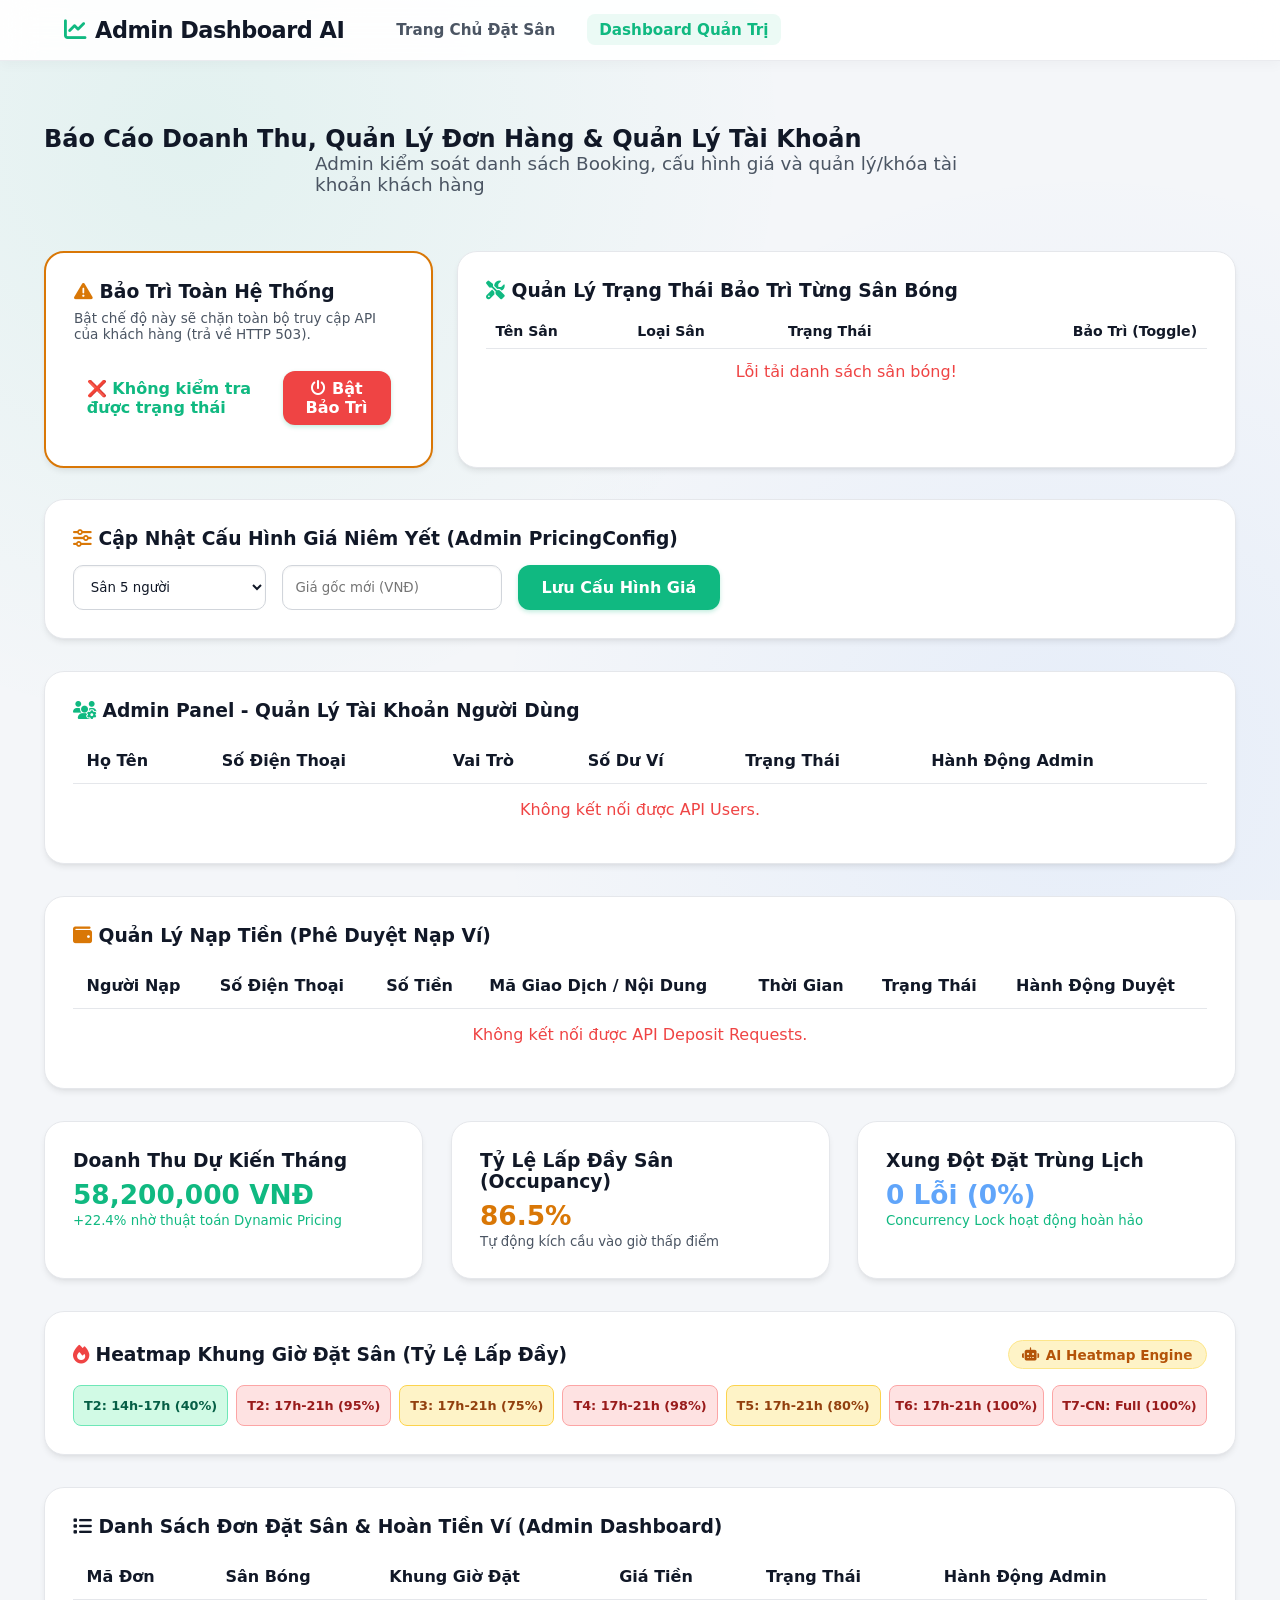
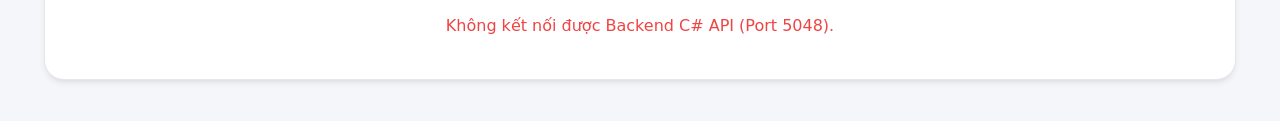
==== src/Frontend/admin.html @ 355c17e1 "feat: initial commit for PitchAI football booking system with AI integration" ====
<!DOCTYPE html>
<html lang="vi">
<head>
    <meta charset="UTF-8">
    <meta name="viewport" content="width=device-width, initial-scale=1.0">
    <title>Admin Dashboard - AI Football Manager</title>
    <link rel="stylesheet" href="css/style.css">
    <link rel="stylesheet" href="https://cdnjs.cloudflare.com/ajax/libs/font-awesome/6.4.0/css/all.min.css">
</head>
<body>
    <header>
        <div class="nav-left">
            <a href="index.html" class="logo">
                <i class="fa-solid fa-chart-line"></i>
                <span>Admin <span>Dashboard AI</span></span>
            </a>
            <div class="nav-links">
                <a href="index.html">Trang Chủ Đặt Sân</a>
                <a href="admin.html" class="active">Dashboard Quản Trị</a>
            </div>
        </div>
    </header>

    <div class="container">
        <div class="hero" style="text-align: left; padding: 1.5rem 0;">
            <h2>Báo Cáo Doanh Thu, Quản Lý Đơn Hàng & Quản Lý Tài Khoản</h2>
            <p>Admin kiểm soát danh sách Booking, cấu hình giá và quản lý/khóa tài khoản khách hàng</p>
        </div>

        <!-- Quản Lý Bảo Trì Hệ Thống & Bảo Trì Sân Bóng -->
        <div class="grid" style="grid-template-columns: 1fr 2fr; gap: 1.5rem; margin-bottom: 2rem;">
            <div class="card" style="border: 2px solid var(--accent-gold);">
                <h3><i class="fa-solid fa-triangle-exclamation" style="color: var(--accent-gold);"></i> Bảo Trì Toàn Hệ Thống</h3>
                <p style="color: var(--text-muted); font-size: 0.85rem; margin: 0.5rem 0 1rem 0;">
                    Bật chế độ này sẽ chặn toàn bộ truy cập API của khách hàng (trả về HTTP 503).
                </p>
                <div style="display: flex; align-items: center; justify-content: space-between; background: rgba(255, 255, 255, 0.05); padding: 0.8rem; border-radius: 10px;">
                    <span id="sys-maint-status-badge" style="font-weight: 700; color: var(--primary);">✅ Đang Hoạt Động Bình Thường</span>
                    <button id="btn-toggle-sys-maint" class="btn" style="width: auto; padding: 0.5rem 1rem; background: var(--danger); color: white;" onclick="toggleSystemMaintenance()">
                        <i class="fa-solid fa-power-off"></i> Bật Bảo Trì
                    </button>
                </div>
            </div>

            <div class="card">
                <h3><i class="fa-solid fa-screwdriver-wrench" style="color: var(--primary);"></i> Quản Lý Trạng Thái Bảo Trì Từng Sân Bóng</h3>
                <table style="width: 100%; border-collapse: collapse; margin-top: 0.75rem; color: var(--text-main);">
                    <thead>
                        <tr style="border-bottom: 1px solid var(--card-border); text-align: left; font-size: 0.88rem;">
                            <th style="padding: 0.6rem;">Tên Sân</th>
                            <th style="padding: 0.6rem;">Loại Sân</th>
                            <th style="padding: 0.6rem;">Trạng Thái</th>
                            <th style="padding: 0.6rem; text-align: right;">Bảo Trì (Toggle)</th>
                        </tr>
                    </thead>
                    <tbody id="admin-fields-list">
                        <tr><td colspan="4" style="padding: 1rem; text-align: center;">Đang tải danh sách sân...</td></tr>
                    </tbody>
                </table>
            </div>
        </div>

        <!-- Quản lý cấu hình giá niêm yết PricingConfig -->
        <div class="card" style="margin-bottom: 2rem;">
            <h3><i class="fa-solid fa-sliders" style="color: var(--accent-gold);"></i> Cập Nhật Cấu Hình Giá Niêm Yết (Admin PricingConfig)</h3>
            <div style="display: flex; gap: 1rem; margin-top: 1rem; flex-wrap: wrap;">
                <select id="config-field-type" style="padding: 0.8rem; border-radius: 10px;">
                    <option value="5">Sân 5 người</option>
                    <option value="7">Sân 7 người VIP</option>
                    <option value="11">Sân 11 người Quốc tế</option>
                </select>
                <input type="number" id="config-base-price" placeholder="Giá gốc mới (VNĐ)" style="padding: 0.8rem; border-radius: 10px; width: 220px;">
                <button class="btn" style="width: auto; padding: 0.8rem 1.5rem;" onclick="updatePricingConfig()">Lưu Cấu Hình Giá</button>
            </div>
        </div>

        <!-- Admin Panel - Quản lý tài khoản Người Dùng (Users Management) -->
        <div class="card" style="margin-bottom: 2rem;">
            <h3><i class="fa-solid fa-users-gear" style="color: var(--primary);"></i> Admin Panel - Quản Lý Tài Khoản Người Dùng</h3>
            <table style="width: 100%; border-collapse: collapse; margin-top: 1rem; color: var(--text-main);">
                <thead>
                    <tr style="border-bottom: 1px solid var(--card-border); text-align: left;">
                        <th style="padding: 0.85rem;">Họ Tên</th>
                        <th style="padding: 0.85rem;">Số Điện Thoại</th>
                        <th style="padding: 0.85rem;">Vai Trò</th>
                        <th style="padding: 0.85rem;">Số Dư Ví</th>
                        <th style="padding: 0.85rem;">Trạng Thái</th>
                        <th style="padding: 0.85rem;">Hành Động Admin</th>
                    </tr>
                </thead>
                <tbody id="admin-users-list">
                    <tr><td colspan="6" style="padding: 1rem; text-align: center;">Đang tải danh sách người dùng...</td></tr>
                </tbody>
            </table>
        </div>

        <!-- Admin Panel - Quản Lý Yêu Cầu Nạp Tiền (Deposit Requests Approval) -->
        <div class="card" style="margin-bottom: 2rem;">
            <h3><i class="fa-solid fa-wallet" style="color: var(--accent-gold);"></i> Quản Lý Nạp Tiền (Phê Duyệt Nạp Ví)</h3>
            <table style="width: 100%; border-collapse: collapse; margin-top: 1rem; color: var(--text-main);">
                <thead>
                    <tr style="border-bottom: 1px solid var(--card-border); text-align: left;">
                        <th style="padding: 0.85rem;">Người Nạp</th>
                        <th style="padding: 0.85rem;">Số Điện Thoại</th>
                        <th style="padding: 0.85rem;">Số Tiền</th>
                        <th style="padding: 0.85rem;">Mã Giao Dịch / Nội Dung</th>
                        <th style="padding: 0.85rem;">Thời Gian</th>
                        <th style="padding: 0.85rem;">Trạng Thái</th>
                        <th style="padding: 0.85rem;">Hành Động Duyệt</th>
                    </tr>
                </thead>
                <tbody id="admin-deposits-list">
                    <tr><td colspan="7" style="padding: 1rem; text-align: center;">Đang tải danh sách yêu cầu nạp tiền...</td></tr>
                </tbody>
            </table>
        </div>

        <div class="grid" style="grid-template-columns: repeat(3, 1fr); margin-bottom: 2rem;">
            <div class="card">
                <h3>Doanh Thu Dự Kiến Tháng</h3>
                <div class="price-ai" style="margin-top: 0.5rem;">58,200,000 VNĐ</div>
                <small style="color: var(--primary);">+22.4% nhờ thuật toán Dynamic Pricing</small>
            </div>
            <div class="card">
                <h3>Tỷ Lệ Lấp Đầy Sân (Occupancy)</h3>
                <div class="price-ai" style="color: var(--accent-gold); margin-top: 0.5rem;">86.5%</div>
                <small style="color: var(--text-muted);">Tự động kích cầu vào giờ thấp điểm</small>
            </div>
            <div class="card">
                <h3>Xung Đột Đặt Trùng Lịch</h3>
                <div class="price-ai" style="color: #60a5fa; margin-top: 0.5rem;">0 Lỗi (0%)</div>
                <small style="color: var(--primary);">Concurrency Lock hoạt động hoàn hảo</small>
            </div>
        </div>

        <!-- Heatmap Section -->
        <div class="card" style="margin-bottom: 2rem;">
            <div style="display: flex; justify-content: space-between; align-items: center;">
                <h3><i class="fa-solid fa-fire" style="color: var(--danger);"></i> Heatmap Khung Giờ Đặt Sân (Tỷ Lệ Lấp Đầy)</h3>
                <span class="ai-badge"><i class="fa-solid fa-robot"></i> AI Heatmap Engine</span>
            </div>
            <div class="heatmap-grid">
                <div class="heatmap-cell cell-low">T2: 14h-17h (40%)</div>
                <div class="heatmap-cell cell-high">T2: 17h-21h (95%)</div>
                <div class="heatmap-cell cell-medium">T3: 17h-21h (75%)</div>
                <div class="heatmap-cell cell-high">T4: 17h-21h (98%)</div>
                <div class="heatmap-cell cell-medium">T5: 17h-21h (80%)</div>
                <div class="heatmap-cell cell-high">T6: 17h-21h (100%)</div>
                <div class="heatmap-cell cell-high">T7-CN: Full (100%)</div>
            </div>
        </div>

        <!-- Admin Dashboard Bookings List -->
        <div class="card">
            <h3><i class="fa-solid fa-list"></i> Danh Sách Đơn Đặt Sân & Hoàn Tiền Ví (Admin Dashboard)</h3>
            <table style="width: 100%; border-collapse: collapse; margin-top: 1rem; color: var(--text-main);">
                <thead>
                    <tr style="border-bottom: 1px solid var(--card-border); text-align: left;">
                        <th style="padding: 0.85rem;">Mã Đơn</th>
                        <th style="padding: 0.85rem;">Sân Bóng</th>
                        <th style="padding: 0.85rem;">Khung Giờ Đặt</th>
                        <th style="padding: 0.85rem;">Giá Tiền</th>
                        <th style="padding: 0.85rem;">Trạng Thái</th>
                        <th style="padding: 0.85rem;">Hành Động Admin</th>
                    </tr>
                </thead>
                <tbody id="admin-bookings-list">
                    <tr><td colspan="6" style="padding: 1rem; text-align: center;">Đang kết nối tải dữ liệu C# Web API...</td></tr>
                </tbody>
            </table>
        </div>
    </div>

    <script>
        const API_BASE = 'http://localhost:5048/api';

        // TỐI ƯU HIỆU NĂNG: Tải đồng thời tất cả các phần dữ liệu của Dashboard quản trị qua Promise.all
        async function loadAdminData() {
            await Promise.all([
                loadSystemMaintenanceStatus(),
                loadAdminFields(),
                loadUsers(),
                loadDeposits(),
                loadBookings()
            ]);
        }

        let isSystemMaintenanceActive = false;

        async function loadSystemMaintenanceStatus() {
            const badge = document.getElementById('sys-maint-status-badge');
            const btn = document.getElementById('btn-toggle-sys-maint');
            try {
                const res = await fetch(`${API_BASE}/admin/system-maintenance`);
                const data = await res.json();
                isSystemMaintenanceActive = data.isMaintenance;

                if (isSystemMaintenanceActive) {
                    badge.innerHTML = '🚨 <span style="color: var(--danger);">ĐANG BẢO TRÌ HỆ THỐNG</span>';
                    btn.innerHTML = '<i class="fa-solid fa-power-off"></i> Tắt Bảo Trì';
                    btn.style.background = '#10b981';
                } else {
                    badge.innerHTML = '✅ <span style="color: var(--primary);">Đang Hoạt Động Bình Thường</span>';
                    btn.innerHTML = '<i class="fa-solid fa-power-off"></i> Bật Bảo Trì';
                    btn.style.background = 'var(--danger)';
                }
            } catch (err) {
                badge.innerText = '❌ Không kiểm tra được trạng thái';
            }
        }

        async function toggleSystemMaintenance() {
            const nextState = !isSystemMaintenanceActive;
            const confirmMsg = nextState 
                ? 'Bạn có chắc chắn muốn BẬT CHẾ ĐỘ BẢO TRÌ HỆ THỐNG?\nTất cả request từ Khách hàng sẽ bị chặn với mã 503.' 
                : 'Bạn có chắc chắn muốn TẮT BẢO TRÌ HỆ THỐNG và mở lại dịch vụ cho khách hàng?';

            if (!confirm(confirmMsg)) return;

            try {
                const res = await fetch(`${API_BASE}/admin/system-maintenance`, {
                    method: 'POST',
                    headers: { 'Content-Type': 'application/json' },
                    body: JSON.stringify({ isMaintenance: nextState })
                });

                const data = await res.json();
                if (res.ok) {
                    alert('🎉 ' + data.message);
                    loadSystemMaintenanceStatus();
                } else {
                    alert('❌ Lỗi: ' + data.message);
                }
            } catch (err) {
                alert('❌ Lỗi kết nối Server!');
            }
        }

        async function loadAdminFields() {
            const tbody = document.getElementById('admin-fields-list');
            try {
                const res = await fetch(`${API_BASE}/bookings/fields`);
                const fields = await res.json();

                if (!fields || fields.length === 0) {
                    tbody.innerHTML = '<tr><td colspan="4" style="padding: 0.8rem; text-align: center; color: var(--text-muted);">Không có sân bóng nào.</td></tr>';
                    return;
                }

                tbody.innerHTML = fields.map(f => {
                    const isActive = f.status === true || f.status === 1;
                    return `
                        <tr style="border-bottom: 1px solid var(--card-border);">
                            <td style="padding: 0.6rem; font-weight: 600;">${f.name}</td>
                            <td style="padding: 0.6rem; color: var(--accent-gold);">Sân ${f.fieldType} người</td>
                            <td style="padding: 0.6rem;">
                                ${isActive 
                                    ? '<span style="color: var(--primary); font-weight: 600;">🟢 Hoạt Động</span>' 
                                    : '<span style="color: var(--danger); font-weight: 600;">🛠️ Đang Bảo Trì</span>'}
                            </td>
                            <td style="padding: 0.6rem; text-align: right;">
                                <button onclick="toggleFieldMaintenance('${f.fieldId}', ${!isActive})" style="background: ${isActive ? 'rgba(239, 68, 68, 0.15)' : 'rgba(16, 185, 129, 0.15)'}; color: ${isActive ? 'var(--danger)' : 'var(--primary)'}; border: 1px solid ${isActive ? 'var(--danger)' : 'var(--primary)'}; padding: 0.35rem 0.75rem; border-radius: 8px; cursor: pointer; font-size: 0.82rem; font-weight: 600;">
                                    ${isActive ? '🛠️ Khóa Bảo Trì' : '🟢 Mở Hoạt Động'}
                                </button>
                            </td>
                        </tr>
                    `;
                }).join('');
            } catch (err) {
                tbody.innerHTML = '<tr><td colspan="4" style="padding: 0.8rem; text-align: center; color: var(--danger);">Lỗi tải danh sách sân bóng!</td></tr>';
            }
        }

        async function toggleFieldMaintenance(fieldId, status) {
            try {
                const res = await fetch(`${API_BASE}/admin/fields/${fieldId}/maintenance`, {
                    method: 'PUT',
                    headers: { 'Content-Type': 'application/json' },
                    body: JSON.stringify({ status: status })
                });

                const data = await res.json();
                if (res.ok) {
                    alert('✅ ' + data.message);
                    loadAdminFields();
                } else {
                    alert('❌ Lỗi: ' + data.message);
                }
            } catch (err) {
                alert('❌ Lỗi kết nối Server!');
            }
        }

        async function loadDeposits() {
            const tbody = document.getElementById('admin-deposits-list');
            try {
                const res = await fetch(`${API_BASE}/payment/deposit-requests`);
                const deposits = await res.json();

                if (!deposits || deposits.length === 0) {
                    tbody.innerHTML = '<tr><td colspan="7" style="padding: 1rem; text-align: center; color: var(--text-muted);">Chưa có yêu cầu nạp tiền nào.</td></tr>';
                    return;
                }

                tbody.innerHTML = deposits.map(d => {
                    const isPending = d.status === 'Pending' || d.status === 0;
                    const isSuccess = d.status === 'Success' || d.status === 1;
                    const isRejected = d.status === 'Rejected' || d.status === 2;

                    let statusBadge = '<span style="color: var(--accent-gold); font-weight: 600;">⏳ Chờ Duyệt (Pending)</span>';
                    if (isSuccess) statusBadge = '<span style="color: var(--primary); font-weight: 600;">✅ Thắng (Success)</span>';
                    if (isRejected) statusBadge = '<span style="color: var(--danger); font-weight: 600;">❌ Từ Chối (Rejected)</span>';

                    return `
                        <tr style="border-bottom: 1px solid var(--card-border);">
                            <td style="padding: 0.85rem; font-weight: 600;">${d.userName}</td>
                            <td style="padding: 0.85rem;">${d.userPhone}</td>
                            <td style="padding: 0.85rem; font-weight: 700; color: var(--primary);">${d.amount.toLocaleString()} VNĐ</td>
                            <td style="padding: 0.85rem; font-family: monospace;">${d.transactionCode}<br><small style="color: var(--text-muted);">${d.memo || ''}</small></td>
                            <td style="padding: 0.85rem;">${new Date(d.createdAt).toLocaleString('vi-VN')}</td>
                            <td style="padding: 0.85rem;">${statusBadge}</td>
                            <td style="padding: 0.85rem;">
                                ${isPending ? `
                                    <div style="display: flex; gap: 0.4rem;">
                                        <button onclick="approveDeposit('${d.id}')" style="background: rgba(16, 185, 129, 0.2); color: var(--primary); border: 1px solid var(--primary); padding: 0.35rem 0.7rem; border-radius: 8px; cursor: pointer; font-size: 0.85rem; font-weight: 600;">
                                            <i class="fa-solid fa-check"></i> Duyệt
                                        </button>
                                        <button onclick="rejectDeposit('${d.id}')" style="background: rgba(239, 68, 68, 0.2); color: var(--danger); border: 1px solid var(--danger); padding: 0.35rem 0.7rem; border-radius: 8px; cursor: pointer; font-size: 0.85rem; font-weight: 600;">
                                            <i class="fa-solid fa-xmark"></i> Từ Chối
                                        </button>
                                    </div>
                                ` : '<span style="color: var(--text-muted); font-size: 0.85rem;">Đã Xử Lý</span>'}
                            </td>
                        </tr>
                    `;
                }).join('');
            } catch (err) {
                tbody.innerHTML = '<tr><td colspan="7" style="padding: 1rem; text-align: center; color: var(--danger);">Không kết nối được API Deposit Requests.</td></tr>';
            }
        }

        async function approveDeposit(depositId) {
            if (!confirm('Bạn có chắc chắn muốn DUYỆT yêu cầu nạp tiền này và cộng tiền vào ví người dùng?')) return;

            try {
                const res = await fetch(`${API_BASE}/payment/deposit-requests/${depositId}/approve`, {
                    method: 'POST'
                });

                const data = await res.json();
                if (res.ok) {
                    alert('🎉 ' + data.message);
                    loadAdminData();
                } else {
                    alert('❌ Lỗi: ' + data.message);
                }
            } catch (err) {
                alert('❌ Lỗi kết nối Server!');
            }
        }

        async function rejectDeposit(depositId) {
            if (!confirm('Bạn có chắc chắn muốn TỪ CHỐI yêu cầu nạp tiền này?')) return;

            try {
                const res = await fetch(`${API_BASE}/payment/deposit-requests/${depositId}/reject`, {
                    method: 'POST'
                });

                const data = await res.json();
                if (res.ok) {
                    alert('✅ ' + data.message);
                    loadAdminData();
                } else {
                    alert('❌ Lỗi: ' + data.message);
                }
            } catch (err) {
                alert('❌ Lỗi kết nối Server!');
            }
        }

        async function loadUsers() {
            const tbody = document.getElementById('admin-users-list');
            try {
                const res = await fetch(`${API_BASE}/admin/users`);
                const users = await res.json();

                tbody.innerHTML = users.map(u => `
                    <tr style="border-bottom: 1px solid var(--card-border);">
                        <td style="padding: 0.85rem; font-weight: 600;">${u.fullName}</td>
                        <td style="padding: 0.85rem;">${u.phone}</td>
                        <td style="padding: 0.85rem; color: var(--accent-gold); font-weight: 700;">${u.role}</td>
                        <td style="padding: 0.85rem; font-weight: 700; color: var(--primary);">${u.walletBalance.toLocaleString()} VNĐ</td>
                        <td style="padding: 0.85rem;">
                            ${u.isLocked 
                                ? '<span style="color: var(--danger); font-weight: 600;">🔒 Đã Khóa</span>' 
                                : '<span style="color: var(--primary); font-weight: 600;">✅ Hoạt Động</span>'}
                        </td>
                        <td style="padding: 0.85rem; display: flex; gap: 0.5rem;">
                            <button onclick="toggleUserStatus('${u.id}', ${!u.isLocked})" style="background: rgba(239, 68, 68, 0.15); color: var(--danger); border: 1px solid var(--danger); padding: 0.35rem 0.7rem; border-radius: 8px; cursor: pointer; font-size: 0.85rem; font-weight: 600;">
                                ${u.isLocked ? '🔓 Mở Khóa' : '🔒 Khóa TK'}
                            </button>
                            <button onclick="adjustUserBalance('${u.id}')" style="background: rgba(16, 185, 129, 0.15); color: var(--primary); border: 1px solid var(--primary); padding: 0.35rem 0.7rem; border-radius: 8px; cursor: pointer; font-size: 0.85rem; font-weight: 600;">
                                💵 Cấp Tiền Ví
                            </button>
                        </td>
                    </tr>
                `).join('');
            } catch (err) {
                tbody.innerHTML = '<tr><td colspan="6" style="padding: 1rem; text-align: center; color: var(--danger);">Không kết nối được API Users.</td></tr>';
            }
        }

        async function toggleUserStatus(userId, lockStatus) {
            try {
                const res = await fetch(`${API_BASE}/admin/users/${userId}/status`, {
                    method: 'PUT',
                    headers: { 'Content-Type': 'application/json' },
                    body: JSON.stringify({ isLocked: lockStatus })
                });

                const data = await res.json();
                if (res.ok) {
                    alert('✅ ' + data.message);
                    loadUsers();
                } else {
                    alert('❌ Lỗi: ' + data.message);
                }
            } catch (err) {
                alert('❌ Lỗi kết nối Server!');
            }
        }

        async function adjustUserBalance(userId) {
            const amountStr = prompt('Nhập số tiền Admin muốn cấp/điều chỉnh cho Ví người dùng (VD: 500000 hoặc -100000):', '500000');
            if (!amountStr) return;

            const amount = parseFloat(amountStr);
            if (isNaN(amount)) return alert('Số tiền nhập không hợp lệ!');

            try {
                const res = await fetch(`${API_BASE}/admin/users/${userId}/balance`, {
                    method: 'PUT',
                    headers: { 'Content-Type': 'application/json' },
                    body: JSON.stringify({ amount })
                });

                const data = await res.json();
                if (res.ok) {
                    alert('🎉 ' + data.message);
                    loadUsers();
                } else {
                    alert('❌ Lỗi: ' + data.message);
                }
            } catch (err) {
                alert('❌ Lỗi kết nối Server!');
            }
        }

        async function loadBookings() {
            const tbody = document.getElementById('admin-bookings-list');
            try {
                const res = await fetch(`${API_BASE}/bookings`);
                const bookings = await res.json();

                if (bookings.length === 0) {
                    tbody.innerHTML = '<tr><td colspan="6" style="padding: 1rem; text-align: center; color: var(--text-muted);">Chưa có giao dịch đặt sân nào phát sinh.</td></tr>';
                    return;
                }

                tbody.innerHTML = bookings.map(b => {
                    const isCancelled = b.status === 2 || b.status === 'Cancelled';
                    return `
                        <tr style="border-bottom: 1px solid var(--card-border);">
                            <td style="padding: 0.85rem; font-family: monospace;">${b.bookingId.substring(0, 8)}...</td>
                            <td style="padding: 0.85rem;">${b.fieldId.substring(0, 8)}...</td>
                            <td style="padding: 0.85rem;">${new Date(b.bookingTime || b.startTime).toLocaleString('vi-VN')}</td>
                            <td style="padding: 0.85rem; font-weight: 700; color: var(--primary);">${b.totalPrice.toLocaleString()} VNĐ</td>
                            <td style="padding: 0.85rem;">
                                ${isCancelled 
                                    ? '<span style="color: var(--danger); font-weight: 600;">Đã Hủy & Hoàn Tiền</span>' 
                                    : '<span style="color: var(--primary); font-weight: 600;">Đã Xác Nhận</span>'}
                            </td>
                            <td style="padding: 0.85rem;">
                                ${!isCancelled ? `
                                    <button onclick="cancelAndRefundBooking('${b.bookingId}')" style="background: rgba(239, 68, 68, 0.2); color: var(--danger); border: 1px solid var(--danger); padding: 0.4rem 0.8rem; border-radius: 8px; cursor: pointer; font-size: 0.85rem; font-weight: 600;">
                                        <i class="fa-solid fa-trash-can"></i> Xóa & Hoàn Tiền
                                    </button>
                                ` : '<span style="color: var(--text-muted); font-size: 0.85rem;">-</span>'}
                            </td>
                        </tr>
                    `;
                }).join('');
            } catch (err) {
                tbody.innerHTML = '<tr><td colspan="6" style="padding: 1rem; text-align: center; color: var(--danger);">Không kết nối được Backend C# API (Port 5048).</td></tr>';
            }
        }

        async function updatePricingConfig() {
            const fieldType = parseInt(document.getElementById('config-field-type').value);
            const basePrice = parseFloat(document.getElementById('config-base-price').value);

            if (!basePrice || basePrice <= 0) {
                return alert('Vui lòng nhập mức giá niêm yết hợp lệ!');
            }

            try {
                const res = await fetch(`${API_BASE}/admin/update-price`, {
                    method: 'POST',
                    headers: { 'Content-Type': 'application/json' },
                    body: JSON.stringify({ fieldType, basePrice })
                });

                const data = await res.json();
                if (res.ok) {
                    alert('✅ ' + data.message);
                } else {
                    alert('❌ Lỗi: ' + data.message);
                }
            } catch (err) {
                alert('❌ Lỗi kết nối API Server!');
            }
        }

        async function cancelAndRefundBooking(bookingId) {
            if (!confirm(`Bạn có chắc chắn muốn XÓA và HOÀN TIỀN đơn đặt sân ${bookingId.substring(0, 8)}... vào Ví của khách hàng?`)) {
                return;
            }

            try {
                const res = await fetch(`${API_BASE}/admin/bookings/${bookingId}`, {
                    method: 'DELETE'
                });

                const data = await res.json();
                if (res.ok) {
                    alert('🎉 HOÀN TIỀN THÀNH CÔNG!\n' + data.message);
                    loadBookings();
                } else {
                    alert('❌ LỖI HOÀN TIỀN: ' + data.message);
                }
            } catch (err) {
                alert('❌ Lỗi kết nối Backend API Server!');
            }
        }

        window.onload = loadAdminData;
    </script>
</body>
</html>
---- src/Frontend/css/style.css ----
:root {
  --primary: #10b981;
  --primary-hover: #059669;
  --bg-light: #f4f6f9;
  --card-bg: #ffffff;
  --card-border: #e5e7eb;
  --text-main: #111827;
  --text-muted: #4b5563;
  --accent-gold: #d97706;
  --danger: #ef4444;
  --box-shadow: 0 4px 6px -1px rgba(0, 0, 0, 0.08), 0 2px 4px -2px rgba(0, 0, 0, 0.05);
  --box-shadow-hover: 0 10px 15px -3px rgba(0, 0, 0, 0.1), 0 4px 6px -4px rgba(0, 0, 0, 0.05);
  --input-bg: #ffffff;
  --input-border: #d1d5db;
}

* {
  box-sizing: border-box;
  margin: 0;
  padding: 0;
  font-family: 'Inter', system-ui, -apple-system, sans-serif;
  text-rendering: optimizeLegibility;
  -webkit-font-smoothing: antialiased;
  -moz-osx-font-smoothing: grayscale;
}

body {
  background-color: var(--bg-light);
  color: var(--text-main);
  min-height: 100vh;
  background-image:
    radial-gradient(circle at 15% 15%, rgba(16, 185, 129, 0.08) 0%, transparent 45%),
    radial-gradient(circle at 85% 85%, rgba(59, 130, 246, 0.08) 0%, transparent 45%);
  background-attachment: fixed;
}

header {
  display: flex;
  justify-content: space-between;
  align-items: center;
  padding: 0.9rem 5%;
  background: rgba(255, 255, 255, 0.92);
  backdrop-filter: blur(16px);
  -webkit-backdrop-filter: blur(16px);
  border-bottom: 1px solid rgba(229, 231, 235, 0.8);
  box-shadow: 0 4px 12px rgba(0, 0, 0, 0.03);
  position: sticky;
  top: 0;
  z-index: 100;
}

.nav-left {
  display: flex;
  align-items: center;
  gap: 2.5rem;
}

.logo {
  display: flex;
  align-items: center;
  gap: 0.6rem;
  font-size: 1.4rem;
  font-weight: 800;
  color: var(--primary);
  letter-spacing: -0.5px;
  text-decoration: none;
}

.logo span {
  color: var(--text-main);
}

.nav-links {
  display: flex;
  align-items: center;
  gap: 1.25rem;
}

.nav-links a {
  color: var(--text-muted);
  text-decoration: none;
  font-weight: 600;
  font-size: 0.95rem;
  padding: 0.4rem 0.75rem;
  border-radius: 8px;
  transition: all 0.2s ease;
}

.nav-links a:hover,
.nav-links a.active {
  color: var(--primary);
  background: rgba(16, 185, 129, 0.08);
}

.user-panel {
  display: flex;
  align-items: center;
  gap: 1rem;
}

.wallet-badge {
  display: inline-flex;
  align-items: center;
  gap: 0.45rem;
  background: #ecfdf5;
  border: 1px solid #a7f3d0;
  padding: 0.3rem 0.75rem;
  border-radius: 20px;
  color: #047857;
  font-weight: 700;
  font-size: 0.85rem;
}

.btn-topup-mini {
  background: var(--primary);
  color: #ffffff;
  border: none;
  padding: 0.18rem 0.55rem;
  border-radius: 12px;
  font-weight: 700;
  cursor: pointer;
  font-size: 0.75rem;
  margin-left: 0.2rem;
  box-shadow: 0 1px 3px rgba(16, 185, 129, 0.3);
  transition: background 0.2s;
}

.btn-topup-mini:hover {
  background: var(--primary-hover);
}

.user-profile-badge {
  display: inline-flex;
  align-items: center;
  gap: 0.6rem;
  padding: 0.35rem 0.85rem;
  border-radius: 20px;
  background: #ffffff;
  border: 1px solid var(--card-border);
  box-shadow: 0 2px 4px rgba(0, 0, 0, 0.04);
  cursor: pointer;
  transition: all 0.2s;
}

.user-profile-badge:hover {
  background: #f9fafb;
  border-color: var(--primary);
  box-shadow: 0 4px 6px -1px rgba(16, 185, 129, 0.15);
}

.user-avatar-img {
  width: 34px;
  height: 34px;
  border-radius: 50%;
  object-fit: cover;
  border: 2px solid var(--primary);
}

.user-info-text-group {
  display: flex;
  flex-direction: column;
  align-items: flex-start;
  line-height: 1.25;
}

.user-name-text {
  color: var(--text-main);
  font-weight: 700;
  font-size: 0.88rem;
}

.user-wallet-subtext {
  color: #059669;
  font-size: 0.76rem;
  font-weight: 600;
}

.btn-logout-mini {
  background: transparent;
  border: 1px solid #fca5a5;
  color: var(--danger);
  padding: 0.3rem 0.65rem;
  border-radius: 8px;
  cursor: pointer;
  font-weight: 600;
  font-size: 0.82rem;
  transition: all 0.2s;
}

.btn-logout-mini:hover {
  background: #fee2e2;
}

.container {
  max-width: 1240px;
  margin: 2.5rem auto;
  padding: 0 1.5rem;
}

.hero {
  text-align: center;
  padding: 3rem 1rem;
}

.hero h1 {
  font-size: 3rem;
  font-weight: 800;
  margin-bottom: 1rem;
  background: linear-gradient(135deg, #059669 0%, #0284c7 100%);
  -webkit-background-clip: text;
  -webkit-text-fill-color: transparent;
}

.hero p {
  color: var(--text-muted);
  font-size: 1.15rem;
  max-width: 650px;
  margin: 0 auto;
}

.grid {
  display: grid;
  grid-template-columns: repeat(auto-fit, minmax(340px, 1fr));
  gap: 1.75rem;
  margin-top: 2rem;
}

.card {
  background: var(--card-bg);
  border: 1px solid var(--card-border);
  border-radius: 20px;
  padding: 1.75rem;
  box-shadow: var(--box-shadow);
  contain: content;
  will-change: transform, box-shadow;
  transition: transform 0.25s cubic-bezier(0.16, 1, 0.3, 1), box-shadow 0.25s cubic-bezier(0.16, 1, 0.3, 1), border-color 0.25s ease;
}

.card:hover {
  transform: translateY(-4px);
  box-shadow: var(--box-shadow-hover);
  border-color: rgba(16, 185, 129, 0.4);
}

.ai-badge {
  display: inline-flex;
  align-items: center;
  gap: 0.4rem;
  background: #fef3c7;
  color: #b45309;
  border: 1px solid #fde68a;
  padding: 0.35rem 0.85rem;
  border-radius: 20px;
  font-size: 0.85rem;
  font-weight: 700;
}

.field-title {
  font-size: 1.35rem;
  font-weight: 700;
  color: var(--text-main);
  margin: 1rem 0 0.5rem 0;
}

.field-meta {
  color: var(--text-muted);
  font-size: 0.92rem;
  margin-bottom: 1.25rem;
}

.price-box {
  background: #f8fafc;
  padding: 1.1rem;
  border-radius: 14px;
  border: 1px solid #e2e8f0;
  margin: 1.2rem 0;
}

.price-original {
  text-decoration: line-through;
  color: #9ca3af;
  font-size: 0.9rem;
}

.price-ai {
  font-size: 1.65rem;
  font-weight: 800;
  color: var(--primary);
}

input[type="text"],
input[type="password"],
input[type="number"],
input[type="datetime-local"],
select {
  background: var(--input-bg) !important;
  color: var(--text-main) !important;
  border: 1px solid var(--input-border) !important;
  box-shadow: inset 0 1px 2px rgba(0, 0, 0, 0.05);
  transition: border-color 0.2s, box-shadow 0.2s;
}

input[type="text"]:focus,
input[type="password"]:focus,
input[type="number"]:focus,
input[type="datetime-local"]:focus,
select:focus {
  outline: none;
  border-color: var(--primary) !important;
  box-shadow: 0 0 0 3px rgba(16, 185, 129, 0.2) !important;
}

.btn {
  width: 100%;
  padding: 0.9rem;
  background: var(--primary);
  color: white;
  border: none;
  border-radius: 12px;
  font-weight: 600;
  font-size: 1rem;
  cursor: pointer;
  box-shadow: 0 2px 4px rgba(16, 185, 129, 0.25);
  transition: background 0.2s, transform 0.1s, box-shadow 0.2s;
}

.btn:hover {
  background: var(--primary-hover);
  box-shadow: 0 4px 8px rgba(16, 185, 129, 0.35);
}

.btn:active {
  transform: scale(0.98);
}

.modal {
  position: fixed;
  top: 0;
  left: 0;
  width: 100%;
  height: 100%;
  background: rgba(15, 23, 42, 0.6);
  backdrop-filter: blur(8px);
  display: none;
  justify-content: center;
  align-items: center;
  z-index: 1000;
  padding: 1.5rem;
}

.modal-content {
  background: #ffffff;
  border: 1px solid var(--card-border);
  padding: 2rem 2.25rem 2.25rem 2.25rem;
  border-radius: 24px;
  width: 90%;
  max-width: 480px;
  height: auto;
  max-height: 90vh;
  overflow-y: auto;
  text-align: center;
  box-shadow: 0 20px 25px -5px rgba(0, 0, 0, 0.1), 0 10px 10px -5px rgba(0, 0, 0, 0.04);
  color: var(--text-main);
  display: flex;
  flex-direction: column;
  gap: 0.5rem;
}

.qr-img {
  width: 220px;
  height: 220px;
  margin: 1.25rem auto;
  border-radius: 16px;
  border: 2px solid var(--card-border);
}

/* Chat box in Light mode */
#chat-box {
  background: #f8fafc !important;
  border: 1px solid #e2e8f0;
}
#chat-box p {
  color: var(--text-main) !important;
}

/* Heatmap & Matrix layout for Admin */
.heatmap-grid {
  display: grid;
  grid-template-columns: repeat(7, 1fr);
  gap: 0.5rem;
  margin-top: 1rem;
}

.heatmap-cell {
  padding: 0.75rem 0.25rem;
  text-align: center;
  border-radius: 8px;
  font-size: 0.8rem;
  font-weight: 600;
}

.cell-high {
  background: #fee2e2;
  color: #991b1b;
  border: 1px solid #fca5a5;
}

.cell-medium {
  background: #fef3c7;
  color: #92400e;
  border: 1px solid #fcd34d;
}

.cell-low {
  background: #d1fae5;
  color: #065f46;
  border: 1px solid #6ee7b7;
}
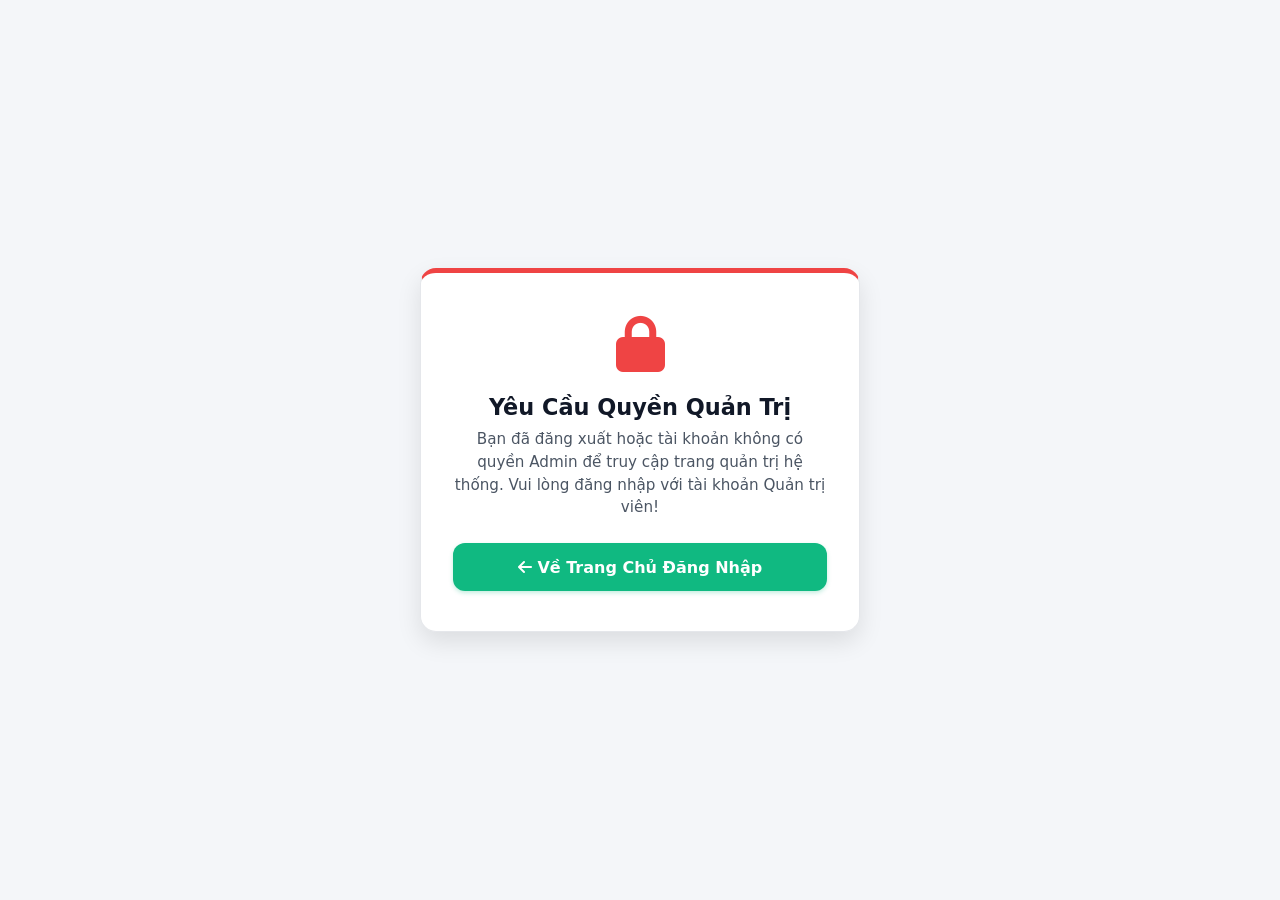
==== commit ab1c49f4: "feat(ai-report): assign AI & ML modules to La Quy Doanh, add SMTP email OTP service, replace browser" ====
--- a/src/Frontend/admin.html
+++ b/src/Frontend/admin.html
@@ -19,6 +19,16 @@
                 <a href="admin.html" class="active">Dashboard Quản Trị</a>
             </div>
         </div>
+
+        <div class="user-panel">
+            <div style="display: flex; align-items: center; gap: 0.5rem; background: rgba(16, 185, 129, 0.12); padding: 0.4rem 0.85rem; border-radius: 20px;">
+                <i class="fa-solid fa-user-shield" style="color: var(--primary);"></i>
+                <span id="admin-user-display" style="font-weight: 700; color: var(--text-main); font-size: 0.9rem;">Admin</span>
+            </div>
+            <button class="btn btn-outline" style="width: auto; padding: 0.45rem 1rem; border: 1px solid var(--danger); color: var(--danger); background: transparent; font-size: 0.88rem; cursor: pointer;" onclick="logoutAdmin()">
+                <i class="fa-solid fa-right-from-bracket"></i> Đăng Xuất
+            </button>
+        </div>
     </header>
 
     <div class="container">
@@ -174,6 +184,253 @@
     <script>
         const API_BASE = 'http://localhost:5048/api';
 
+        // Quản lý thông báo nổi góc dưới (Toast Notification)
+        function showToast(title, message = '', type = 'success', duration = 5000) {
+            let container = document.getElementById('toast-container');
+            if (!container) {
+                container = document.createElement('div');
+                container.id = 'toast-container';
+                container.className = 'toast-container';
+                document.body.appendChild(container);
+            }
+
+            if (!message && title) {
+                message = title;
+                title = type === 'error' ? 'Có lỗi xảy ra' : (type === 'warning' ? 'Cảnh báo' : 'Thông báo');
+            }
+
+            let typeClass = 'toast-success';
+            let iconClass = 'fa-solid fa-circle-check';
+
+            const rawText = (title + ' ' + message).toLowerCase();
+            if (type === 'error' || title.includes('❌') || rawText.includes('lỗi') || rawText.includes('thất bại') || rawText.includes('cảnh báo')) {
+                typeClass = 'toast-error';
+                iconClass = 'fa-solid fa-circle-xmark';
+            } else if (type === 'warning' || title.includes('⚠️') || rawText.includes('vui lòng') || rawText.includes('chú ý')) {
+                typeClass = 'toast-warning';
+                iconClass = 'fa-solid fa-triangle-exclamation';
+            } else if (type === 'info') {
+                typeClass = 'toast-info';
+                iconClass = 'fa-solid fa-circle-info';
+            } else {
+                typeClass = 'toast-success';
+                iconClass = 'fa-solid fa-circle-check';
+            }
+
+            const toast = document.createElement('div');
+            toast.className = `toast-item ${typeClass}`;
+            toast.innerHTML = `
+                <div class="toast-icon"><i class="${iconClass}"></i></div>
+                <div class="toast-content">
+                    <div class="toast-title">${title}</div>
+                    <div class="toast-message">${message}</div>
+                </div>
+                <button class="toast-close" title="Đóng">&times;</button>
+                <div class="toast-progress" style="animation-duration: ${duration}ms;"></div>
+            `;
+
+            const closeBtn = toast.querySelector('.toast-close');
+            let timer = null;
+
+            const dismissToast = () => {
+                if (timer) clearTimeout(timer);
+                toast.style.animation = 'toastFadeOut 0.25s cubic-bezier(0.16, 1, 0.3, 1) forwards';
+                setTimeout(() => {
+                    if (toast.parentElement) toast.remove();
+                }, 250);
+            };
+
+            closeBtn.addEventListener('click', dismissToast);
+            timer = setTimeout(dismissToast, duration);
+
+            toast.addEventListener('mouseenter', () => {
+                if (timer) clearTimeout(timer);
+                const progress = toast.querySelector('.toast-progress');
+                if (progress) progress.style.animationPlayState = 'paused';
+            });
+
+            toast.addEventListener('mouseleave', () => {
+                const progress = toast.querySelector('.toast-progress');
+                if (progress) progress.style.animationPlayState = 'running';
+                timer = setTimeout(dismissToast, 2000);
+            });
+
+            container.appendChild(toast);
+        }
+
+        // Thay thế alert mặc định của trình duyệt sang Toast góc dưới màn hình
+        window.alert = function(msg) {
+            if (!msg) return;
+            const str = String(msg);
+            let type = 'info';
+            let title = 'Thông báo';
+            
+            if (str.includes('🎉') || str.toLowerCase().includes('thành công')) {
+                type = 'success';
+                title = '🎉 Thành Công';
+            } else if (str.includes('❌') || str.toLowerCase().includes('lỗi') || str.toLowerCase().includes('thất bại')) {
+                type = 'error';
+                title = '❌ Thông Báo Lỗi';
+            } else if (str.includes('⚠️') || str.toLowerCase().includes('vui lòng') || str.toLowerCase().includes('chú ý')) {
+                type = 'warning';
+                title = '⚠️ Chú Ý';
+            }
+            
+            const formatted = str.split('\n').filter(Boolean).map(line => `<div>${line}</div>`).join('');
+            showToast(title, formatted, type, 5000);
+        };
+
+        // HỘP THOẠI XÁC NHẬN NỔI GÓC DƯỚI (THAY THẾ WINDOW.CONFIRM)
+        function showBottomConfirm(message, title = 'Xác Nhận Hành Động', confirmBtnText = 'Đồng Ý', cancelBtnText = 'Huỷ Bỏ') {
+            return new Promise((resolve) => {
+                let container = document.getElementById('toast-container');
+                if (!container) {
+                    container = document.createElement('div');
+                    container.id = 'toast-container';
+                    container.className = 'toast-container';
+                    document.body.appendChild(container);
+                }
+
+                const formattedMessage = String(message).split('\n').filter(Boolean).map(l => `<div>${l}</div>`).join('');
+
+                const dialog = document.createElement('div');
+                dialog.className = 'toast-item toast-warning';
+                dialog.style.cssText = 'pointer-events: auto; border-left: 5px solid var(--accent-gold); flex-direction: column; gap: 8px; box-shadow: 0 12px 30px rgba(0,0,0,0.18);';
+                
+                dialog.innerHTML = `
+                    <div style="display: flex; align-items: flex-start; gap: 10px; width: 100%;">
+                        <div class="toast-icon" style="color: var(--accent-gold); font-size: 1.35rem; margin-top: 2px;"><i class="fa-solid fa-circle-question"></i></div>
+                        <div class="toast-content" style="flex: 1;">
+                            <div class="toast-title" style="color: var(--text-main); font-weight: 700; font-size: 0.95rem;">${title}</div>
+                            <div class="toast-message" style="color: var(--text-muted); font-size: 0.88rem; line-height: 1.45; margin-top: 4px;">${formattedMessage}</div>
+                        </div>
+                    </div>
+                    <div style="display: flex; justify-content: flex-end; gap: 8px; width: 100%; margin-top: 6px; padding-top: 8px; border-top: 1px solid rgba(229, 231, 235, 0.8);">
+                        <button class="btn btn-dialog-cancel" style="width: auto; padding: 0.4rem 0.9rem; font-size: 0.85rem; background: #f3f4f6; color: #4b5563; border: 1px solid #d1d5db; border-radius: 6px; cursor: pointer; font-weight: 600;">${cancelBtnText}</button>
+                        <button class="btn btn-dialog-confirm" style="width: auto; padding: 0.4rem 1rem; font-size: 0.85rem; background: var(--danger); color: #ffffff; border: none; border-radius: 6px; cursor: pointer; font-weight: 700;">${confirmBtnText}</button>
+                    </div>
+                `;
+
+                const cleanup = (result) => {
+                    dialog.style.animation = 'toastFadeOut 0.25s cubic-bezier(0.16, 1, 0.3, 1) forwards';
+                    setTimeout(() => {
+                        if (dialog.parentElement) dialog.remove();
+                        resolve(result);
+                    }, 250);
+                };
+
+                dialog.querySelector('.btn-dialog-cancel').addEventListener('click', () => cleanup(false));
+                dialog.querySelector('.btn-dialog-confirm').addEventListener('click', () => cleanup(true));
+
+                container.appendChild(dialog);
+            });
+        }
+
+        // HỘP THOẠI NHẬP LIỆU NỔI GÓC DƯỚI (THAY THẾ WINDOW.PROMPT)
+        function showBottomPrompt(message, defaultValue = '', title = 'Nhập Thông Tin') {
+            return new Promise((resolve) => {
+                let container = document.getElementById('toast-container');
+                if (!container) {
+                    container = document.createElement('div');
+                    container.id = 'toast-container';
+                    container.className = 'toast-container';
+                    document.body.appendChild(container);
+                }
+
+                const formattedMessage = String(message).split('\n').filter(Boolean).map(l => `<div>${l}</div>`).join('');
+
+                const dialog = document.createElement('div');
+                dialog.className = 'toast-item toast-info';
+                dialog.style.cssText = 'pointer-events: auto; border-left: 5px solid var(--primary); flex-direction: column; gap: 8px; box-shadow: 0 12px 30px rgba(0,0,0,0.18);';
+                
+                dialog.innerHTML = `
+                    <div style="display: flex; align-items: flex-start; gap: 10px; width: 100%;">
+                        <div class="toast-icon" style="color: var(--primary); font-size: 1.35rem; margin-top: 2px;"><i class="fa-solid fa-pen-to-square"></i></div>
+                        <div class="toast-content" style="flex: 1;">
+                            <div class="toast-title" style="color: var(--text-main); font-weight: 700; font-size: 0.95rem;">${title}</div>
+                            <div class="toast-message" style="color: var(--text-muted); font-size: 0.88rem; line-height: 1.45; margin-top: 4px;">${formattedMessage}</div>
+                        </div>
+                    </div>
+                    <input type="text" class="bottom-prompt-input" value="${defaultValue}" style="width: 100%; padding: 0.55rem 0.8rem; border-radius: 8px; border: 1px solid #d1d5db; font-size: 0.9rem; margin-top: 4px; box-sizing: border-box;">
+                    <div style="display: flex; justify-content: flex-end; gap: 8px; width: 100%; margin-top: 6px; padding-top: 8px; border-top: 1px solid rgba(229, 231, 235, 0.8);">
+                        <button class="btn btn-dialog-cancel" style="width: auto; padding: 0.4rem 0.9rem; font-size: 0.85rem; background: #f3f4f6; color: #4b5563; border: 1px solid #d1d5db; border-radius: 6px; cursor: pointer; font-weight: 600;">Huỷ Bỏ</button>
+                        <button class="btn btn-dialog-confirm" style="width: auto; padding: 0.4rem 1rem; font-size: 0.85rem; background: var(--primary); color: #ffffff; border: none; border-radius: 6px; cursor: pointer; font-weight: 700;">Xác Nhận</button>
+                    </div>
+                `;
+
+                const input = dialog.querySelector('.bottom-prompt-input');
+
+                const cleanup = (result) => {
+                    dialog.style.animation = 'toastFadeOut 0.25s cubic-bezier(0.16, 1, 0.3, 1) forwards';
+                    setTimeout(() => {
+                        if (dialog.parentElement) dialog.remove();
+                        resolve(result);
+                    }, 250);
+                };
+
+                dialog.querySelector('.btn-dialog-cancel').addEventListener('click', () => cleanup(null));
+                dialog.querySelector('.btn-dialog-confirm').addEventListener('click', () => cleanup(input.value));
+                input.addEventListener('keydown', (e) => {
+                    if (e.key === 'Enter') cleanup(input.value);
+                    if (e.key === 'Escape') cleanup(null);
+                });
+
+                container.appendChild(dialog);
+                setTimeout(() => input.focus(), 50);
+            });
+        }
+
+        // KIỂM SOÁT QUYỀN TRUY CẬP ADMIN (AUTHORIZATION GUARD)
+        function checkAdminAuth() {
+            const currentUser = JSON.parse(localStorage.getItem('currentUser') || 'null');
+            const isLoggedOut = localStorage.getItem('user_logged_out') === 'true';
+
+            const isAdmin = currentUser && !isLoggedOut && (
+                currentUser.role === 'Admin' || 
+                currentUser.role === 1 || 
+                currentUser.username === 'admin'
+            );
+
+            if (!isAdmin) {
+                // Xóa bỏ nội dung nhạy cảm của trang Admin và hiển thị thẻ chặn quyền
+                document.body.innerHTML = `
+                    <div style="min-height: 100vh; display: flex; align-items: center; justify-content: center; background: var(--bg-light); font-family: 'Inter', system-ui, sans-serif; padding: 1.5rem;">
+                        <div class="card" style="max-width: 440px; width: 100%; text-align: center; padding: 2.5rem 2rem; border-radius: 16px; box-shadow: 0 10px 25px rgba(0,0,0,0.1); border-top: 5px solid var(--danger);">
+                            <div style="font-size: 3.5rem; color: var(--danger); margin-bottom: 1rem;"><i class="fa-solid fa-lock"></i></div>
+                            <h2 style="color: var(--text-main); margin-bottom: 0.5rem; font-size: 1.4rem;">Yêu Cầu Quyền Quản Trị</h2>
+                            <p style="color: var(--text-muted); font-size: 0.95rem; line-height: 1.5; margin-bottom: 1.5rem;">
+                                Bạn đã đăng xuất hoặc tài khoản không có quyền Admin để truy cập trang quản trị hệ thống. Vui lòng đăng nhập với tài khoản Quản trị viên!
+                            </p>
+                            <a href="index.html" class="btn" style="text-decoration: none; display: inline-block;">
+                                <i class="fa-solid fa-arrow-left"></i> Về Trang Chủ Đăng Nhập
+                            </a>
+                        </div>
+                    </div>
+                `;
+                setTimeout(() => {
+                    window.location.replace('index.html');
+                }, 2000);
+                return false;
+            }
+
+            const adminDisplay = document.getElementById('admin-user-display');
+            if (adminDisplay && currentUser) {
+                adminDisplay.innerText = currentUser.fullName || currentUser.username || 'Admin';
+            }
+            return true;
+        }
+
+        function logoutAdmin() {
+            localStorage.removeItem('currentUser');
+            localStorage.setItem('user_logged_out', 'true');
+            window.location.replace('index.html');
+        }
+
+        // Chặn thực thi ngay lập tức nếu không phải Admin
+        if (!checkAdminAuth()) {
+            throw new Error("Unauthorized: Quyền Admin là bắt buộc để sử dụng tính năng này.");
+        }
+
         // TỐI ƯU HIỆU NĂNG: Tải đồng thời tất cả các phần dữ liệu của Dashboard quản trị qua Promise.all
         async function loadAdminData() {
             await Promise.all([
@@ -215,7 +472,8 @@
                 ? 'Bạn có chắc chắn muốn BẬT CHẾ ĐỘ BẢO TRÌ HỆ THỐNG?\nTất cả request từ Khách hàng sẽ bị chặn với mã 503.' 
                 : 'Bạn có chắc chắn muốn TẮT BẢO TRÌ HỆ THỐNG và mở lại dịch vụ cho khách hàng?';
 
-            if (!confirm(confirmMsg)) return;
+            const confirmed = await showBottomConfirm(confirmMsg, 'Cảnh Báo Bảo Trì Hệ Thống', nextState ? 'Bật Bảo Trì' : 'Mở Dịch Vụ');
+            if (!confirmed) return;
 
             try {
                 const res = await fetch(`${API_BASE}/admin/system-maintenance`, {
@@ -340,7 +598,8 @@
         }
 
         async function approveDeposit(depositId) {
-            if (!confirm('Bạn có chắc chắn muốn DUYỆT yêu cầu nạp tiền này và cộng tiền vào ví người dùng?')) return;
+            const confirmed = await showBottomConfirm('Bạn có chắc chắn muốn DUYỆT yêu cầu nạp tiền này và cộng tiền vào ví người dùng?', 'Duyệt Nạp Tiền Ví', 'Duyệt Nạp');
+            if (!confirmed) return;
 
             try {
                 const res = await fetch(`${API_BASE}/payment/deposit-requests/${depositId}/approve`, {
@@ -360,7 +619,8 @@
         }
 
         async function rejectDeposit(depositId) {
-            if (!confirm('Bạn có chắc chắn muốn TỪ CHỐI yêu cầu nạp tiền này?')) return;
+            const confirmed = await showBottomConfirm('Bạn có chắc chắn muốn TỪ CHỐI yêu cầu nạp tiền này?', 'Từ Chối Nạp Tiền', 'Từ Chối');
+            if (!confirmed) return;
 
             try {
                 const res = await fetch(`${API_BASE}/payment/deposit-requests/${depositId}/reject`, {
@@ -432,11 +692,11 @@
         }
 
         async function adjustUserBalance(userId) {
-            const amountStr = prompt('Nhập số tiền Admin muốn cấp/điều chỉnh cho Ví người dùng (VD: 500000 hoặc -100000):', '500000');
+            const amountStr = await showBottomPrompt('Nhập số tiền Admin muốn cấp/điều chỉnh cho Ví người dùng (VD: 500000 hoặc -100000):', '500000', 'Điều Chỉnh Số Dư Ví');
             if (!amountStr) return;
 
             const amount = parseFloat(amountStr);
-            if (isNaN(amount)) return alert('Số tiền nhập không hợp lệ!');
+            if (isNaN(amount)) return showToast('❌ Thông Báo Lỗi', 'Số tiền nhập không hợp lệ!', 'error');
 
             try {
                 const res = await fetch(`${API_BASE}/admin/users/${userId}/balance`, {
@@ -523,9 +783,12 @@
         }
 
         async function cancelAndRefundBooking(bookingId) {
-            if (!confirm(`Bạn có chắc chắn muốn XÓA và HOÀN TIỀN đơn đặt sân ${bookingId.substring(0, 8)}... vào Ví của khách hàng?`)) {
-                return;
-            }
+            const confirmed = await showBottomConfirm(
+                `Bạn có chắc chắn muốn XÓA và HOÀN TIỀN đơn đặt sân ${bookingId.substring(0, 8)}... vào Ví của khách hàng?`,
+                'Xác Nhận Hủy & Hoàn Tiền',
+                'Xác Nhận Hoàn Tiền'
+            );
+            if (!confirmed) return;
 
             try {
                 const res = await fetch(`${API_BASE}/admin/bookings/${bookingId}`, {
@@ -546,5 +809,7 @@
 
         window.onload = loadAdminData;
     </script>
+    <!-- Khung thông báo nổi góc dưới (Toast Container) -->
+    <div id="toast-container" class="toast-container"></div>
 </body>
 </html>
--- a/src/Frontend/css/style.css
+++ b/src/Frontend/css/style.css
@@ -415,4 +415,182 @@
   background: #d1fae5;
   color: #065f46;
   border: 1px solid #6ee7b7;
-}+}
+
+/* ==========================================================================
+   Bottom Corner Toast Notifications (Thông báo nổi góc dưới)
+   ========================================================================== */
+.toast-container {
+  position: fixed;
+  bottom: 80px;
+  right: 20px;
+  z-index: 999999;
+  display: flex;
+  flex-direction: column-reverse;
+  gap: 10px;
+  pointer-events: none;
+  max-width: 390px;
+  width: calc(100vw - 40px);
+}
+
+.toast-item {
+  pointer-events: auto;
+  position: relative;
+  background: #ffffff;
+  border-radius: 12px;
+  box-shadow: 0 10px 25px -4px rgba(0, 0, 0, 0.15), 0 4px 10px -2px rgba(0, 0, 0, 0.08);
+  border: 1px solid rgba(229, 231, 235, 0.9);
+  border-left: 5px solid var(--primary);
+  padding: 12px 14px 14px 14px;
+  display: flex;
+  align-items: flex-start;
+  gap: 12px;
+  animation: toastSlideUp 0.35s cubic-bezier(0.16, 1, 0.3, 1) forwards;
+  transition: all 0.25s ease;
+  overflow: hidden;
+}
+
+.toast-item.toast-success {
+  border-left-color: #10b981;
+}
+
+.toast-item.toast-error {
+  border-left-color: #ef4444;
+}
+
+.toast-item.toast-warning {
+  border-left-color: #f59e0b;
+}
+
+.toast-item.toast-info {
+  border-left-color: #0284c7;
+}
+
+.toast-icon {
+  font-size: 1.3rem;
+  line-height: 1;
+  margin-top: 2px;
+  flex-shrink: 0;
+}
+
+.toast-item.toast-success .toast-icon {
+  color: #10b981;
+}
+
+.toast-item.toast-error .toast-icon {
+  color: #ef4444;
+}
+
+.toast-item.toast-warning .toast-icon {
+  color: #f59e0b;
+}
+
+.toast-item.toast-info .toast-icon {
+  color: #0284c7;
+}
+
+.toast-content {
+  flex: 1;
+  min-width: 0;
+}
+
+.toast-title {
+  font-size: 0.95rem;
+  font-weight: 700;
+  color: var(--text-main);
+  margin-bottom: 3px;
+  display: flex;
+  align-items: center;
+  gap: 6px;
+}
+
+.toast-message {
+  font-size: 0.85rem;
+  color: var(--text-muted);
+  line-height: 1.45;
+  word-break: break-word;
+}
+
+.toast-close {
+  background: transparent;
+  border: none;
+  color: #9ca3af;
+  font-size: 1.25rem;
+  cursor: pointer;
+  padding: 0 4px;
+  line-height: 1;
+  border-radius: 4px;
+  transition: color 0.15s ease;
+}
+
+.toast-close:hover {
+  color: #1f2937;
+}
+
+.toast-progress {
+  position: absolute;
+  bottom: 0;
+  left: 0;
+  height: 3px;
+  background: currentColor;
+  opacity: 0.3;
+  width: 100%;
+  animation: toastProgressBar linear forwards;
+}
+
+.toast-item.toast-success .toast-progress {
+  color: #10b981;
+}
+
+.toast-item.toast-error .toast-progress {
+  color: #ef4444;
+}
+
+.toast-item.toast-warning .toast-progress {
+  color: #f59e0b;
+}
+
+.toast-item.toast-info .toast-progress {
+  color: #0284c7;
+}
+
+@keyframes toastSlideUp {
+  from {
+    opacity: 0;
+    transform: translateY(30px) scale(0.95);
+  }
+  to {
+    opacity: 1;
+    transform: translateY(0) scale(1);
+  }
+}
+
+@keyframes toastFadeOut {
+  from {
+    opacity: 1;
+    transform: translateY(0) scale(1);
+  }
+  to {
+    opacity: 0;
+    transform: translateY(20px) scale(0.95);
+  }
+}
+
+@keyframes toastProgressBar {
+  from {
+    width: 100%;
+  }
+  to {
+    width: 0%;
+  }
+}
+
+@media (max-width: 640px) {
+  .toast-container {
+    right: 12px;
+    left: 12px;
+    bottom: 75px;
+    max-width: none;
+    width: calc(100vw - 24px);
+  }
+}
